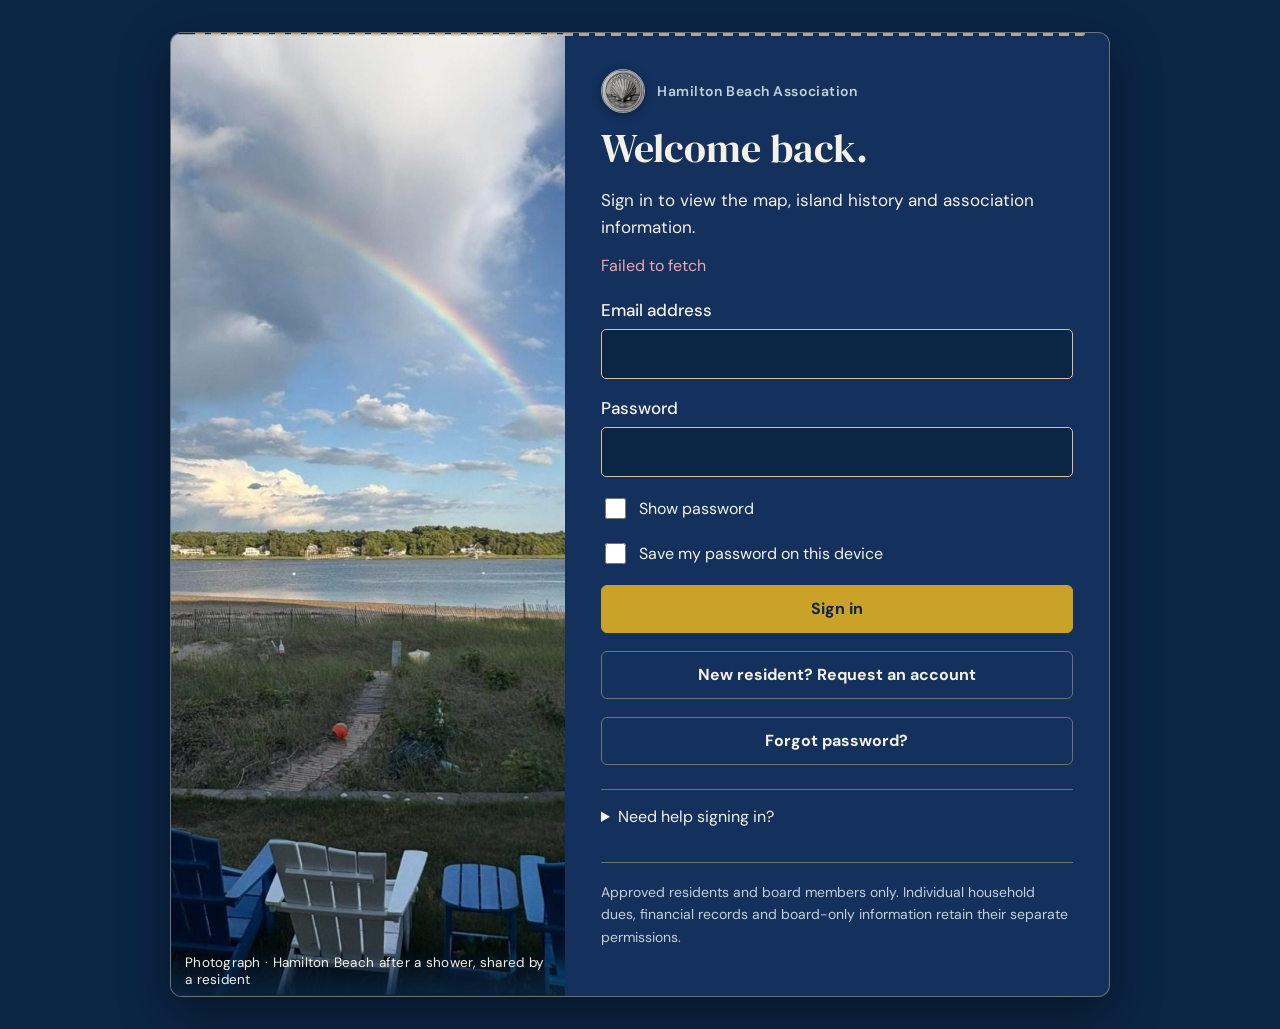
==== site/index.html @ cf36e6a4 "Hamilton Beach Association community portal: sign-in page, member app, FastAPI backend, Supabase sch" ====
<!doctype html>
<html lang="en">
<head>
<meta charset="utf-8">
<meta name="viewport" content="width=device-width,initial-scale=1">
<meta name="robots" content="noindex,nofollow">
<title>Sign in · Hamilton Beach Association</title>
<link rel="preconnect" href="https://fonts.googleapis.com">
<link href="https://fonts.googleapis.com/css2?family=DM+Sans:wght@400;500;600;700&family=DM+Serif+Display&display=swap" rel="stylesheet">
<meta name="theme-color" content="#0B2545">
<link rel="manifest" href="manifest.webmanifest">
<link rel="icon" type="image/png" sizes="192x192" href="icons/icon-192.png">
<link rel="apple-touch-icon" href="icons/apple-touch-icon.png">
<meta name="apple-mobile-web-app-capable" content="yes">
<meta name="apple-mobile-web-app-status-bar-style" content="black-translucent">
<meta name="apple-mobile-web-app-title" content="Hamilton Beach">
<link rel="stylesheet" href="login.css?v=202610251030">
<script>window.__HBA_GATE_API__='__PORT_3003__';</script>
<script src="login.js?v=202610251030" defer></script>
</head>
<body>
<main id="login-screen">
  <section class="login-card" aria-labelledby="login-title">
    <figure class="login-photo"><img src="gate-beach.jpg?v=202610251030" alt="Photograph: a rainbow over Hamilton Beach after a shower, with chairs waiting on the grass" width="921" height="1230" decoding="async" fetchpriority="high"><figcaption>Photograph · Hamilton Beach after a shower, shared by a resident</figcaption></figure>
    <div class="login-body">
    <p class="login-kicker"><img class="login-emblem" src="emblem.jpg?v=202610251030" alt="" width="240" height="240" decoding="async"> Hamilton Beach Association</p>
    <h1 id="login-title">Welcome back.</h1>
    <p id="login-intro">Sign in to view the map, island history and association information.</p>
    <p id="login-status" role="status" aria-live="polite">Checking your sign-in…</p>
    <form id="login-form" hidden>
      <label>Email address<input name="email" type="email" autocomplete="username" required maxlength="254" inputmode="email"></label>
      <label>Password<input name="password" type="password" autocomplete="current-password" required minlength="8" maxlength="200"></label>
      <label class="login-check"><input id="show-password" type="checkbox"> Show password</label>
      <label class="login-check" id="save-password-row"><input id="save-password" type="checkbox"> Save my password on this device</label>
      <p class="login-hint" id="save-password-help" hidden>Your email is remembered here, and your device’s password keeper (iCloud Keychain, Google or Samsung Pass) is asked to save the password so it fills in next time. Tick this only on your own phone, tablet or computer.</p>
      <label id="signup-name" hidden>Your name<input name="display_name" type="text" autocomplete="name" maxlength="120"></label>
      <fieldset id="signup-fields" hidden>
        <legend>Your household</legend>
        <label>Hamilton Beach address<select name="requested_household_uid"><option value="">Choose your address…</option></select></label>
        <label>Note for the board <span class="login-hint">(optional: owner, renter, co-owner, or an address not listed)</span><textarea name="request_note" rows="2" maxlength="1000"></textarea></label>
      </fieldset>
      <fieldset id="signup-sms" hidden>
        <legend>Text message alerts <span class="login-hint">(optional)</span></legend>
        <p class="login-hint">Choose what you want to be texted about. Nothing is sent until the board approves your account and switches texting on; message and data rates may apply.</p>
        <label>Mobile number<input name="sms_phone" type="tel" autocomplete="tel" inputmode="tel" maxlength="20" placeholder="(508) 555-0123"></label>
        <div id="sms-topic-menu" class="login-topics" role="group" aria-label="Text alert topics"></div>
        <label class="login-check"><input name="sms_consent" type="checkbox" value="yes"> I agree to receive HBA text messages about the topics I chose. Reply STOP to end at any time.</label>
      </fieldset>
      <button type="submit" id="login-submit">Sign in</button>
      <button type="button" id="login-mode" class="secondary">New resident? Request an account</button>
      <button type="button" id="login-forgot" class="secondary">Forgot password?</button>
    </form>
    <div id="forgot-help" hidden><p>Contact a board member to reset your password. They can give you a temporary password in person or by phone; you choose your own password the next time you sign in.</p><button type="button" id="forgot-close" class="secondary">Back to sign in</button></div>
    <form id="password-change" hidden>
      <p>Your password was reset by a board member. Choose a new password of your own before continuing.</p>
      <label>Temporary password<input name="current_password" type="password" autocomplete="current-password" required maxlength="200"></label>
      <label>New password<input name="new_password" type="password" autocomplete="new-password" required minlength="10" maxlength="200"></label>
      <label>New password again<input name="repeat_password" type="password" autocomplete="new-password" required minlength="10" maxlength="200"></label>
      <label class="login-check"><input id="show-new-passwords" type="checkbox"> Show passwords</label>
      <button type="submit" id="password-change-submit">Save new password</button>
      <button type="button" id="password-change-signout" class="secondary">Sign out</button>
    </form>
    <div id="pending-account" hidden><p>Thank you for your request. Your email is confirmed; a board member now reviews the request, links your household and approves access. Nothing in the HBA archive opens until then.</p><button type="button" id="login-refresh">Check approval</button><button type="button" id="pending-signout" class="secondary">Sign out</button></div>
    <details id="login-help"><summary>Need help signing in?</summary><p>Use the email address registered with HBA. Contact the board if you need account or password-recovery help. An app account does not establish voting eligibility or property ownership.</p></details>
    <p class="login-privacy">Approved residents and board members only. Individual household dues, financial records and board-only information retain their separate permissions.</p>
    </div>
  </section>
</main>
<section id="app-screen" hidden aria-label="Signed-in HBA portal">
  <header class="portal-bar"><strong>Hamilton Beach Association</strong><span id="portal-role">Signed in</span><div id="portal-view-switch" hidden role="group" aria-label="Choose portal view"><button type="button" id="portal-board-view" aria-pressed="true">Board view</button><button type="button" id="portal-resident-view" aria-pressed="false">Resident view</button></div><button type="button" id="portal-signout">Sign out</button></header>
  <div id="app-frame-slot"></div>
</section>
</body>
</html>
---- site/login.css ----
:root{--navy:#0B2545;--navy-2:#13315C;--sail:#F4F1E8;--brass:#C9A227;--seafoam:#8FC1B5;--rope:#D9C49A;--paper:var(--navy);--card:var(--navy-2);--ink:var(--sail);--muted:#C4CFD6;--line:rgba(217,196,154,.45);--accent:var(--brass);--error:#F2A5AE}
*{box-sizing:border-box}
html{background:var(--paper)}
html,body{margin:0;min-height:100%;font-family:"DM Sans",sans-serif;background:var(--paper);color:var(--ink)}
[hidden]{display:none!important}
button,input{font:inherit}
button{min-height:48px;padding:12px 18px;border:1px solid var(--accent);border-radius:6px;background:var(--accent);color:var(--navy);font-weight:700;cursor:pointer}
button:disabled{opacity:.65;cursor:wait}
button.secondary{background:transparent;color:var(--ink);border-color:var(--line)}
button:focus-visible,input:focus-visible,summary:focus-visible{outline:3px solid var(--seafoam);outline-offset:3px}
#login-screen{min-height:100dvh;display:grid;place-items:center;padding:32px 20px}
.login-card{position:relative;width:min(100%,480px);padding:0;background:var(--card);border:1px solid var(--line);border-radius:12px;box-shadow:0 18px 50px #00000066;overflow:hidden}
.login-body{padding:36px}
.login-photo{margin:0;position:relative;background:var(--navy)}
.login-photo img{display:block;width:100%;height:220px;object-fit:cover;object-position:center 62%}
.login-photo figcaption{position:absolute;left:0;right:0;bottom:0;padding:8px 14px;font-size:13.5px;letter-spacing:.02em;color:var(--sail);background:linear-gradient(transparent,rgba(11,37,69,.85))}
@media (min-width:900px){
  .login-card{width:min(100%,940px);display:grid;grid-template-columns:minmax(300px,42%) 1fr}
  .login-photo img{height:100%;min-height:560px;object-position:center}
  .login-photo{display:flex}.login-photo img{flex:1}
}
.login-card::before{content:'';position:absolute;left:24px;right:24px;top:0;z-index:1;height:3px;background:repeating-linear-gradient(90deg,var(--rope) 0 10px,transparent 10px 16px);border-radius:0 0 3px 3px;opacity:.8}
.login-kicker::before{content:'';display:inline-block;width:16px;height:16px;margin-right:8px;vertical-align:-3px;background:url("data:image/svg+xml,%3Csvg xmlns='http://www.w3.org/2000/svg' viewBox='0 0 24 24' fill='none' stroke='%23C9A227' stroke-width='2' stroke-linecap='round'%3E%3Ccircle cx='12' cy='4' r='2'/%3E%3Cpath d='M12 6v15M5 13a7 7 0 0 0 14 0M8 10h8'/%3E%3C/svg%3E") center/contain no-repeat}
.login-kicker{font-size:14px;letter-spacing:.04em;font-weight:600;color:var(--muted);margin:0 0 12px}
h1{font:400 clamp(32px,5vw,40px)/1.15 "DM Serif Display",serif;margin:0 0 16px}
p{font-size:17px;line-height:1.6;margin:12px 0}
#login-status{font-size:16px;color:var(--muted);min-height:24px}
#login-status.error{color:var(--error)}
form{display:grid;gap:18px;margin-top:20px}
label{display:grid;gap:8px;font-size:17px;font-weight:500}
input:not([type=checkbox]){width:100%;min-height:50px;padding:12px;border:1px solid var(--rope);border-radius:5px;background:var(--paper);color:var(--ink)}
.login-check{display:flex;align-items:center;gap:10px;font-size:16px;font-weight:400}
input[type=checkbox]{width:21px;height:21px;accent-color:var(--accent)}
details{margin-top:24px;border-top:1px solid var(--line);padding-top:16px}
summary{cursor:pointer;min-height:36px;font-size:16px}
details p,.login-privacy{font-size:14px;color:var(--muted);line-height:1.6}
.login-privacy{border-top:1px solid var(--line);padding-top:18px;margin-top:20px}
#pending-account button{width:100%;margin:8px 0}
#app-screen{height:100dvh;display:flex;flex-direction:column}
.portal-bar{display:flex;align-items:center;gap:16px;padding:8px 16px;border-bottom:2px solid var(--rope);min-height:64px;background:var(--navy-2)}
.portal-bar strong{font-size:17px}.portal-bar span{margin-left:auto;color:var(--muted);font-size:14px}
.portal-bar button{min-height:44px;background:transparent;color:var(--ink);border-color:var(--line)}
#portal-view-switch{display:flex;gap:4px}
#portal-view-switch button[aria-pressed=true]{background:var(--accent);color:var(--navy);border-color:var(--accent)}
#app-frame-slot{flex:1;min-height:0}
#hba-private-app{width:100%;height:100%;display:block;border:0}
body.portal-open{overflow:hidden}
@media(max-width:480px){#login-screen{padding:16px}.login-card{padding:24px}.portal-bar{gap:8px;padding:8px 12px}.portal-bar strong{font-size:14px;max-width:160px}.portal-bar span{display:none}}
@media(max-width:700px){.portal-bar{flex-wrap:wrap}.portal-bar>strong{flex:1;max-width:none}#portal-view-switch{order:3;width:100%}#portal-view-switch button{flex:1}}

fieldset{border:1px solid var(--line);border-radius:6px;padding:14px 16px 16px;display:grid;gap:12px;margin:0}
legend{padding:0 6px;font-weight:600;font-size:17px}
textarea,select{font:inherit;width:100%;min-height:50px;padding:12px;border:1px solid var(--rope);border-radius:5px;background:var(--paper);color:var(--ink)}
textarea{min-height:64px;resize:vertical}
.login-hint{font-weight:400;font-size:15px;color:var(--muted,#4e6973)}
.login-topics{display:grid;grid-template-columns:1fr 1fr;gap:8px}
.login-topics label{display:flex;align-items:center;gap:9px;font-size:15px;font-weight:400;padding:8px 10px;border:1px solid var(--line);border-radius:5px}
@media(max-width:560px){.login-topics{grid-template-columns:1fr}}

#forgot-help p,#password-change>p{font-size:18px;line-height:1.55}
#forgot-help,#password-change{display:grid;gap:14px}
.login-kicker{display:flex;align-items:center;gap:12px}
.login-kicker::before{display:none}
.login-emblem{width:44px;height:44px;border-radius:50%;object-fit:cover;border:1.5px solid rgba(244,241,232,.6);box-shadow:0 2px 8px rgba(0,0,0,.35)}
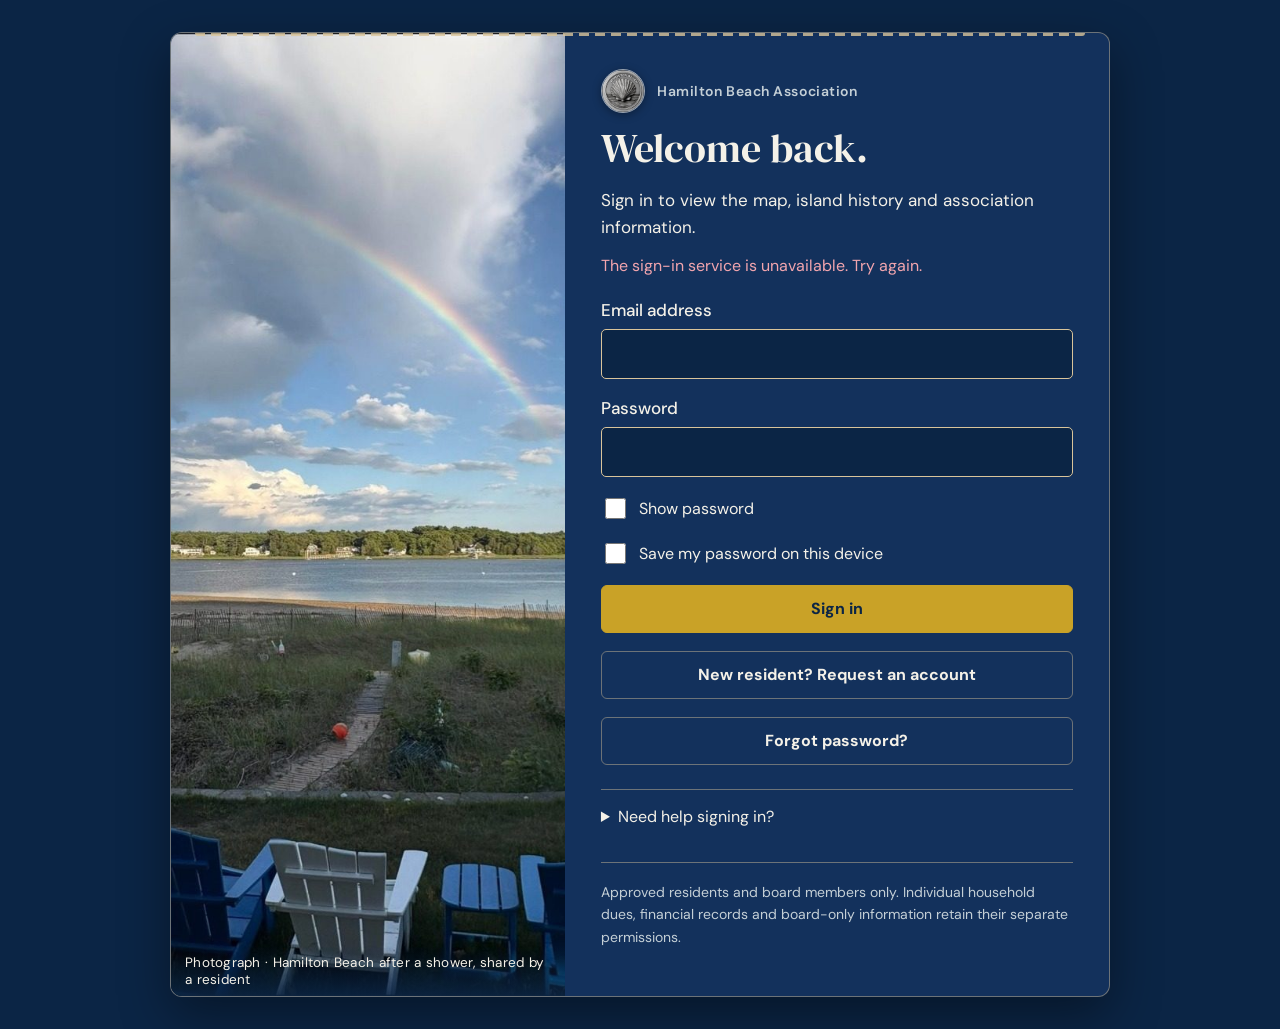
==== commit 1bee56a6: "Serve everything from one origin; load the app by URL instead of srcdoc - The backend now serves the" ====
--- a/site/index.html
+++ b/site/index.html
@@ -15,7 +15,6 @@
 <meta name="apple-mobile-web-app-status-bar-style" content="black-translucent">
 <meta name="apple-mobile-web-app-title" content="Hamilton Beach">
 <link rel="stylesheet" href="login.css?v=202610251030">
-<script>window.__HBA_GATE_API__='__PORT_3003__';</script>
 <script src="login.js?v=202610251030" defer></script>
 </head>
 <body>
